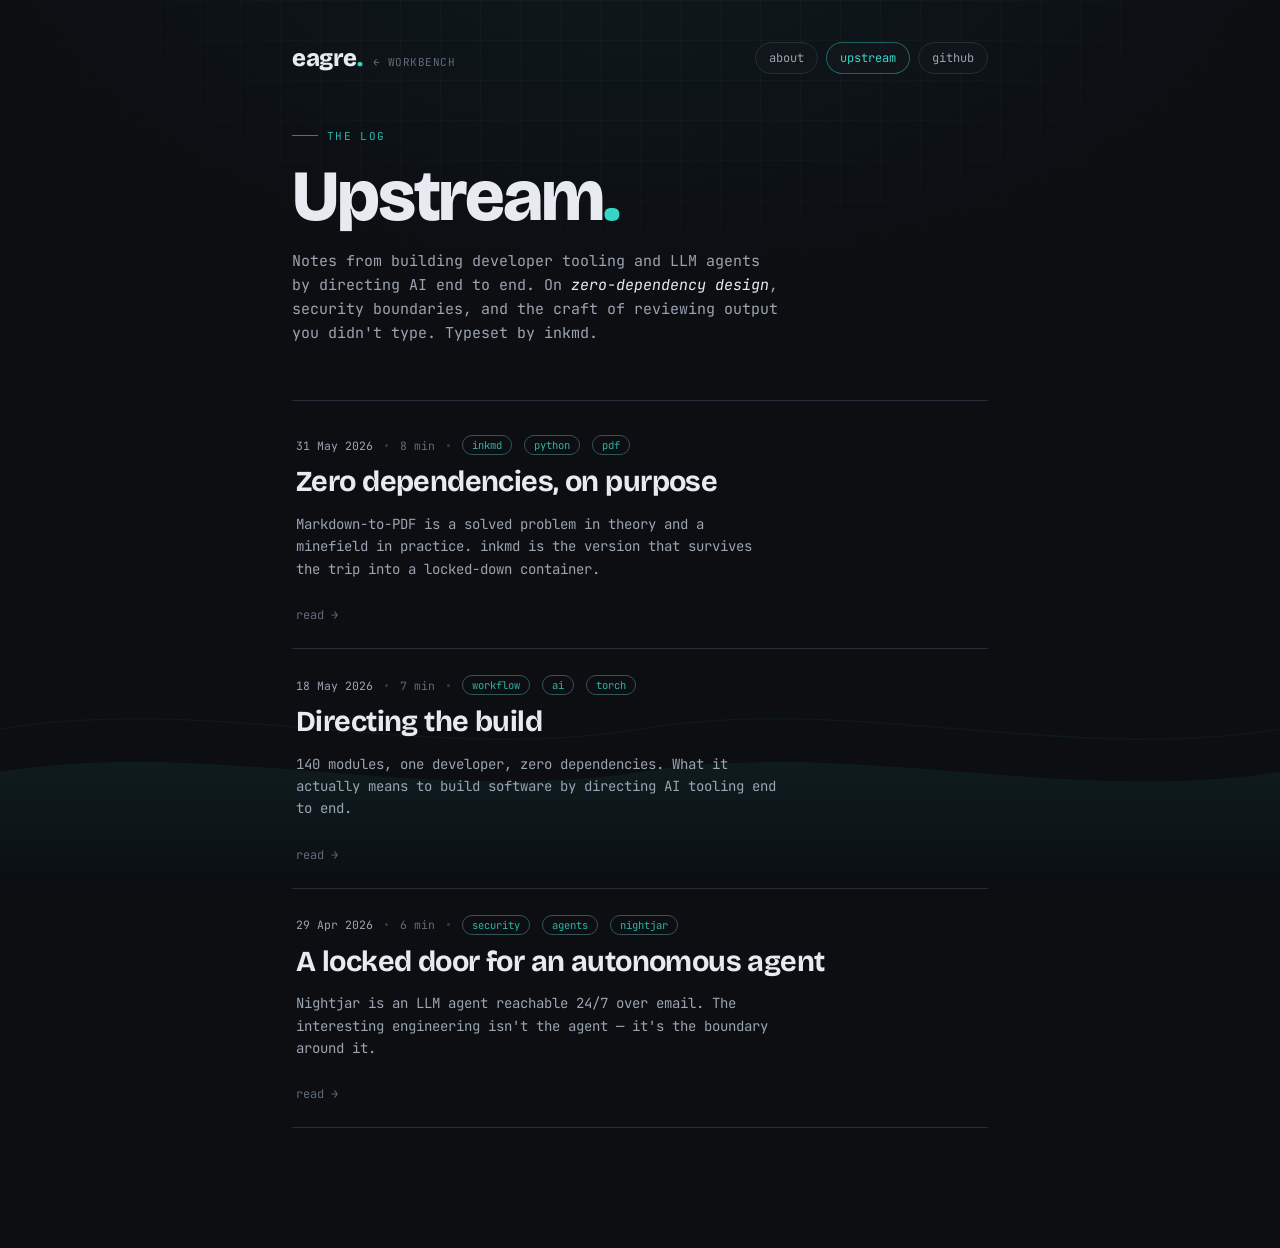
==== blog/index.html @ 0f7ad827 "Initial Creation" ====
<!DOCTYPE html>
<html lang="en">
<head>
  <meta charset="UTF-8" />
  <meta name="viewport" content="width=device-width, initial-scale=1.0" />
  <title>Upstream — Eagre</title>
  <link rel="preconnect" href="https://fonts.googleapis.com" />
  <link rel="preconnect" href="https://fonts.gstatic.com" crossorigin />
  <link href="https://fonts.googleapis.com/css2?family=Bricolage+Grotesque:opsz,wght@12..96,400..800&family=JetBrains+Mono:wght@400;500;600&display=swap" rel="stylesheet" />
  <link rel="stylesheet" href="../styles.css" />
  <link rel="stylesheet" href="../blog.css" />
</head>
<body class="up">
  <div class="up-bg"></div>
  <svg class="up-tide" viewBox="0 0 1440 320" preserveAspectRatio="none" aria-hidden="true">
    <defs>
      <linearGradient id="tg" x1="0" y1="0" x2="0" y2="1">
        <stop offset="0%" stop-color="var(--accent)" stop-opacity="0.14" />
        <stop offset="100%" stop-color="var(--accent)" stop-opacity="0" />
      </linearGradient>
    </defs>
    <path fill="none" stroke="var(--accent)" stroke-opacity="0.10" stroke-width="1.5"
      d="M0,160 C240,100 480,220 720,160 C960,100 1200,220 1440,160">
      <animate attributeName="d" dur="11s" repeatCount="indefinite"
        values="M0,160 C240,100 480,220 720,160 C960,100 1200,220 1440,160;
                M0,160 C240,220 480,100 720,160 C960,220 1200,100 1440,160;
                M0,160 C240,100 480,220 720,160 C960,100 1200,220 1440,160" />
    </path>
    <path fill="url(#tg)"
      d="M0,200 C240,150 480,250 720,200 C960,150 1200,250 1440,200 L1440,320 L0,320 Z">
      <animate attributeName="d" dur="13s" repeatCount="indefinite"
        values="M0,200 C240,150 480,250 720,200 C960,150 1200,250 1440,200 L1440,320 L0,320 Z;
                M0,200 C240,250 480,150 720,200 C960,250 1200,150 1440,200 L1440,320 L0,320 Z;
                M0,200 C240,150 480,250 720,200 C960,150 1200,250 1440,200 L1440,320 L0,320 Z" />
    </path>
  </svg>

  <div class="up-shell">
    <nav class="up-nav">
      <a class="up-home" href="../index.html">
        <span class="logo">eagre<span class="dot">.</span></span>
        <span class="back">← workbench</span>
      </a>
      <div class="up-navlinks">
        <a href="../about.html">about</a>
        <a href="index.html" aria-current="page">upstream</a>
        <a href="https://github.com/eagredev" target="_blank" rel="noopener">github</a>
      </div>
    </nav>

    <header class="up-head">
      <div class="up-kicker"><span class="wave"></span>the log</div>
      <h1 class="up-title">Upstream<span class="dot">.</span></h1>
      <p class="up-dek">Notes from building developer tooling and LLM agents by directing AI end to end. On <em>zero-dependency design</em>, security boundaries, and the craft of reviewing output you didn't type. Typeset by inkmd.</p>
    </header>

    <main class="up-list" id="list"></main>
  </div>

  <script src="../js/markdown.js"></script>
  <script src="posts.js"></script>
  <script>
    (function () {
      var list = document.getElementById("list");
      var posts = (window.POSTS || []).slice();
      if (!posts.length) {
        list.innerHTML = '<p class="up-empty">No posts yet — the tide is still coming in.</p>';
        return;
      }
      function fmtDate(s) {
        var d = new Date(s + "T00:00:00");
        return d.toLocaleDateString("en-GB", { day: "numeric", month: "short", year: "numeric" });
      }
      list.innerHTML = posts.map(function (p) {
        var tags = (p.tags || []).map(function (t) { return '<span class="up-tag">' + t + '</span>'; }).join("");
        return '<a class="up-post" href="post.html?p=' + encodeURIComponent(p.slug) + '">' +
          '<div class="up-meta">' +
            '<span class="dt">' + fmtDate(p.date) + '</span>' +
            '<span class="sep"></span>' +
            '<span>' + p.mins + ' min</span>' +
            (tags ? '<span class="sep"></span>' + tags : '') +
          '</div>' +
          '<h2 class="up-ptitle">' + p.title + '</h2>' +
          '<p class="up-pdek">' + p.dek + '</p>' +
          '<span class="up-readmore">read →</span>' +
        '</a>';
      }).join("");
    })();
  </script>

  <template id="__bundler_thumbnail">
    <svg viewBox="0 0 100 100" xmlns="http://www.w3.org/2000/svg">
      <rect width="100" height="100" fill="#0c0e12"/>
      <path d="M10,62 C30,46 50,78 70,62 C82,53 90,62 90,62" fill="none" stroke="#35d6c8" stroke-width="3"/>
      <text x="50" y="46" font-family="monospace" font-size="22" font-weight="700" fill="#e7ebf1" text-anchor="middle">↟</text>
    </svg>
  </template>
</body>
</html>
---- styles.css ----
/* ============================================================
   Eagre — design system
   Dark, near-monochrome (cool) + one tidal-cyan accent.
   ============================================================ */

:root {
  /* surfaces */
  --bg:        #0c0e12;
  --bg-2:      #0f1217;
  --surface:   #14181f;
  --surface-2: #1a1f28;
  --surface-3: #20262f;
  --border:    #272d38;
  --border-2:  #323a47;

  /* ink */
  --text:      #e7ebf1;
  --text-dim:  #9aa4b2;
  --text-mute: #5f6a7a;

  /* accent (tidal cyan) — overridable via Tweaks */
  --accent:    #35d6c8;
  --accent-2:  #2bb6ab;
  --accent-ink:#06201e;

  /* type */
  --font-display: 'Bricolage Grotesque', system-ui, sans-serif;
  --font-mono: 'JetBrains Mono', ui-monospace, 'SF Mono', Menlo, monospace;

  --radius: 18px;
  --radius-sm: 10px;

  --shadow: 0 1px 0 rgba(255,255,255,0.04) inset,
            0 30px 80px -30px rgba(0,0,0,0.8),
            0 6px 24px -8px rgba(0,0,0,0.6);
}

* { box-sizing: border-box; }

html, body {
  margin: 0;
  height: 100%;
  background: var(--bg);
  color: var(--text);
  font-family: var(--font-mono);
  -webkit-font-smoothing: antialiased;
  text-rendering: optimizeLegibility;
  overflow: hidden;
}

button { font-family: inherit; cursor: pointer; }
::selection { background: color-mix(in oklab, var(--accent) 40%, transparent); color: #fff; }

/* faint texture + tide field */
.stage {
  position: fixed;
  inset: 0;
  display: flex;
  flex-direction: column;
  padding: clamp(16px, 2.6vw, 40px);
  gap: clamp(10px, 2vh, 22px);
  background:
    radial-gradient(1200px 700px at 50% -8%, rgba(53,214,200,0.06), transparent 60%),
    var(--bg);
}
.stage::before {
  content: "";
  position: absolute; inset: 0;
  background-image:
    linear-gradient(rgba(255,255,255,0.022) 1px, transparent 1px),
    linear-gradient(90deg, rgba(255,255,255,0.022) 1px, transparent 1px);
  background-size: 40px 40px;
  mask-image: radial-gradient(80% 70% at 50% 45%, #000 30%, transparent 78%);
  pointer-events: none;
}
.tide {
  position: absolute;
  left: 0; right: 0; bottom: 0;
  height: 42vh;
  width: 100%;
  pointer-events: none;
  opacity: 0.5;
}

/* page chrome — header / center / footer bars ------------- */
.topbar, .botbar {
  display: flex;
  align-items: center;
  justify-content: space-between;
  gap: 16px;
  flex-shrink: 0;
  z-index: 5;
}
.centerwrap {
  flex: 1;
  min-height: 0;
  display: grid;
  place-items: center;
  z-index: 4;
}

.wordmark {
  display: flex;
  align-items: baseline;
  gap: 12px;
  min-width: 0;
}
.wordmark .logo {
  font-family: var(--font-display);
  font-weight: 800;
  font-size: clamp(22px, 2.4vw, 28px);
  letter-spacing: -0.02em;
  color: var(--text);
}
.wordmark .logo .dot { color: var(--accent); }
.wordmark .role {
  font-size: 11px;
  letter-spacing: 0.06em;
  color: var(--text-mute);
  text-transform: uppercase;
  white-space: nowrap;
  overflow: hidden;
  text-overflow: ellipsis;
}

.topright {
  display: flex;
  gap: 8px;
  align-items: center;
  flex-shrink: 0;
}
.link-pill {
  display: inline-flex; align-items: center; gap: 7px;
  font-family: var(--font-mono);
  font-size: 12px;
  color: var(--text-dim);
  text-decoration: none;
  padding: 8px 13px;
  border: 1px solid var(--border);
  border-radius: 999px;
  background: color-mix(in oklab, var(--surface) 60%, transparent);
  transition: color .18s, border-color .18s, background .18s, transform .18s;
}
.link-pill:hover {
  color: var(--text);
  border-color: var(--border-2);
  transform: translateY(-1px);
}
.link-pill svg { width: 14px; height: 14px; display: block; }

.nav-link {
  font-family: var(--font-mono);
  font-size: 12px;
  color: var(--text-dim);
  text-decoration: none;
  padding: 8px 6px;
  border-bottom: 1px solid transparent;
  transition: color .16s, border-color .16s;
}
.nav-link:hover {
  color: var(--accent);
  border-bottom-color: color-mix(in oklab, var(--accent) 50%, transparent);
}
.nav-div {
  width: 1px;
  height: 18px;
  background: var(--border-2);
  margin: 0 4px;
}

.bottomline {
  font-size: 12px;
  color: var(--text-mute);
  max-width: 64ch;
  line-height: 1.5;
}
.bottomline em { color: var(--text-dim); font-style: italic; }

.bottomright {
  font-size: 11px;
  letter-spacing: 0.05em;
  color: var(--text-mute);
  text-align: right;
  white-space: nowrap;
  flex-shrink: 0;
  margin-left: auto;
}
.bottomright .up-link {
  color: var(--text-dim);
  text-decoration: none;
  border-bottom: 1px solid transparent;
  transition: color .16s, border-color .16s;
}
.bottomright .up-link:hover {
  color: var(--accent);
  border-bottom-color: color-mix(in oklab, var(--accent) 50%, transparent);
}

@media (max-width: 720px) {
  .wordmark .role { display: none; }
  .link-pill span { display: none; }
  .link-pill { padding: 8px; }
}
@media (max-height: 600px) {
  .bottomline { display: none; }
}
@media (max-width: 560px) {
  .bottomline { display: none; }
}
---- blog.css ----
/* ============================================================
   Upstream — Eagre's blog. Same world as the workbench:
   dark, near-monochrome, tidal-cyan accent, Bricolage + Mono.
   Posts are typeset by the inkmd renderer.
   ============================================================ */

html, body.up { height: auto; min-height: 100%; overflow-y: auto; overflow-x: hidden; }
body.up { background: var(--bg); }

/* ambient field (carried from the home stage) */
.up-bg {
  position: fixed; inset: 0; z-index: 0; pointer-events: none;
  background:
    radial-gradient(1100px 620px at 50% -10%, rgba(53,214,200,0.06), transparent 60%),
    var(--bg);
}
.up-bg::before {
  content: ""; position: absolute; inset: 0;
  background-image:
    linear-gradient(rgba(255,255,255,0.022) 1px, transparent 1px),
    linear-gradient(90deg, rgba(255,255,255,0.022) 1px, transparent 1px);
  background-size: 40px 40px;
  mask-image: radial-gradient(90% 60% at 50% 0%, #000 20%, transparent 75%);
}
.up-tide { position: fixed; left: 0; right: 0; bottom: 0; height: 38vh; width: 100%; z-index: 0; opacity: .5; pointer-events: none; }

/* shell ---------------------------------------------------- */
.up-shell {
  position: relative; z-index: 1;
  max-width: 760px;
  margin: 0 auto;
  padding: clamp(20px, 3vw, 40px) clamp(20px, 5vw, 32px) 120px;
}

/* nav ------------------------------------------------------ */
.up-nav {
  display: flex; align-items: center; justify-content: space-between;
  gap: 16px; padding: 4px 0 28px;
}
.up-home {
  display: inline-flex; align-items: baseline; gap: 11px;
  text-decoration: none;
}
.up-home .logo {
  font-family: var(--font-display); font-weight: 800;
  font-size: 24px; letter-spacing: -0.02em; color: var(--text);
}
.up-home .logo .dot { color: var(--accent); }
.up-home .back {
  font-size: 11px; color: var(--text-mute); letter-spacing: .04em;
  text-transform: uppercase; transition: color .16s;
}
.up-home:hover .back { color: var(--accent); }
.up-navlinks { display: flex; gap: 8px; }
.up-navlinks a {
  font-size: 12px; color: var(--text-dim); text-decoration: none;
  padding: 7px 13px; border: 1px solid var(--border); border-radius: 999px;
  background: color-mix(in oklab, var(--surface) 60%, transparent);
  transition: color .16s, border-color .16s, transform .16s;
}
.up-navlinks a:hover { color: var(--text); border-color: var(--border-2); transform: translateY(-1px); }
.up-navlinks a[aria-current="page"] { color: var(--accent); border-color: color-mix(in oklab,var(--accent) 40%,transparent); }

/* masthead ------------------------------------------------- */
.up-head { padding: 18px 0 40px; border-bottom: 1px solid var(--border); margin-bottom: 8px; }
.up-kicker {
  display: inline-flex; align-items: center; gap: 9px;
  font-size: 11px; letter-spacing: .12em; text-transform: uppercase;
  color: var(--accent-2); margin-bottom: 18px;
}
.up-kicker .wave { width: 26px; height: 1px; background: var(--accent); opacity: .6; }
.up-title {
  font-family: var(--font-display); font-weight: 800;
  font-size: clamp(40px, 8vw, 72px); line-height: .98; letter-spacing: -0.03em;
  color: var(--text); margin: 0 0 18px;
}
.up-title .dot { color: var(--accent); }
.up-dek {
  font-size: 15px; line-height: 1.6; color: var(--text-dim);
  max-width: 54ch; text-wrap: pretty;
}
.up-dek em { color: var(--text); font-style: italic; }

/* index list ----------------------------------------------- */
.up-list { display: flex; flex-direction: column; }
.up-post {
  display: block; text-decoration: none; color: inherit;
  padding: 26px 4px 24px; position: relative;
  border-bottom: 1px solid var(--border);
  transition: padding-left .25s cubic-bezier(.4,0,.2,1);
}
.up-post::before {
  content: ""; position: absolute; left: -2px; top: 30px; bottom: 28px; width: 2px;
  background: var(--accent); border-radius: 2px;
  transform: scaleY(0); transform-origin: top; transition: transform .28s cubic-bezier(.4,0,.2,1);
}
.up-post:hover { padding-left: 22px; }
.up-post:hover::before { transform: scaleY(1); }
.up-meta {
  display: flex; align-items: center; gap: 12px; flex-wrap: wrap;
  font-size: 11.5px; color: var(--text-mute); margin-bottom: 11px;
}
.up-meta > span { white-space: nowrap; }
.up-meta .dt { color: var(--text-dim); }
.up-meta .sep { width: 3px; height: 3px; border-radius: 50%; background: var(--border-2); }
.up-tag {
  font-size: 10.5px; color: var(--accent-2);
  border: 1px solid color-mix(in oklab,var(--accent) 26%, var(--border));
  border-radius: 999px; padding: 2px 9px;
}
.up-ptitle {
  font-family: var(--font-display); font-weight: 700;
  font-size: clamp(22px, 3.4vw, 29px); line-height: 1.12; letter-spacing: -0.02em;
  color: var(--text); margin: 0 0 9px; transition: color .18s;
}
.up-post:hover .up-ptitle { color: var(--accent); }
.up-pdek { font-size: 14px; line-height: 1.6; color: var(--text-dim); max-width: 60ch; text-wrap: pretty; }
.up-readmore {
  display: inline-flex; align-items: center; gap: 7px;
  margin-top: 13px; font-size: 12px; color: var(--text-mute);
  transition: color .18s, gap .18s;
}
.up-post:hover .up-readmore { color: var(--accent); gap: 11px; }

/* empty state */
.up-empty { color: var(--text-mute); font-size: 14px; padding: 40px 0; }

/* ---------- article reader ---------- */
.up-article { padding-top: 10px; }
.up-art-back {
  display: inline-flex; align-items: center; gap: 8px;
  font-size: 12px; color: var(--text-mute); text-decoration: none;
  margin-bottom: 30px; transition: color .16s, gap .16s;
}
.up-art-back:hover { color: var(--accent); gap: 12px; }
.up-art-meta {
  display: flex; align-items: center; gap: 12px; flex-wrap: wrap;
  font-size: 11.5px; color: var(--text-mute); margin-bottom: 18px;
}
.up-art-meta > span { white-space: nowrap; }
.up-art-title {
  font-family: var(--font-display); font-weight: 800;
  font-size: clamp(32px, 6vw, 52px); line-height: 1.04; letter-spacing: -0.03em;
  color: var(--text); margin: 0 0 18px; text-wrap: balance;
}
.up-art-dek {
  font-size: 17px; line-height: 1.55; color: var(--text-dim);
  margin: 0 0 34px; padding-bottom: 30px; border-bottom: 1px solid var(--border);
  text-wrap: pretty;
}

/* rendered markdown body (dark editorial) */
.up-body { font-size: 16px; line-height: 1.72; color: #cdd4de; }
.up-body > *:first-child { margin-top: 0; }
.up-body h1, .up-body h2, .up-body h3 {
  font-family: var(--font-display); color: var(--text);
  letter-spacing: -0.02em; line-height: 1.2;
}
.up-body h1 { font-size: 30px; margin: 1.6em 0 .5em; }
.up-body h2 { font-size: 23px; margin: 1.7em 0 .5em; }
.up-body h3 { font-size: 18px; margin: 1.5em 0 .4em; color: var(--text-dim); }
.up-body p { margin: 0 0 1.15em; }
.up-body a { color: var(--accent); text-decoration: none; border-bottom: 1px solid color-mix(in oklab,var(--accent) 40%, transparent); transition: border-color .16s; }
.up-body a:hover { border-bottom-color: var(--accent); }
.up-body strong { color: var(--text); font-weight: 600; }
.up-body em { color: var(--text); }
.up-body del { color: var(--text-mute); }
.up-body code {
  font-family: var(--font-mono); font-size: 13.5px;
  background: var(--surface-2); color: var(--accent-2);
  padding: 2px 6px; border-radius: 5px; border: 1px solid var(--border);
}
.up-body pre {
  background: var(--bg-2); border: 1px solid var(--border);
  border-radius: 12px; padding: 16px 18px; overflow-x: auto; margin: 0 0 1.3em;
  box-shadow: inset 0 0 0 1px rgba(255,255,255,0.012);
}
.up-body pre code { background: none; border: 0; padding: 0; color: #c4cdd8; font-size: 13px; line-height: 1.65; }
.up-body blockquote {
  margin: 0 0 1.3em; padding: 4px 0 4px 20px;
  border-left: 2px solid var(--accent); color: var(--text-dim); font-style: italic;
}
.up-body ul, .up-body ol { margin: 0 0 1.2em; padding-left: 1.4em; }
.up-body li { margin: .4em 0; }
.up-body li::marker { color: var(--accent-2); }
.up-body hr { border: 0; border-top: 1px solid var(--border); margin: 2em 0; }
.up-body table { border-collapse: collapse; width: 100%; margin: 0 0 1.3em; font-size: 14px; }
.up-body th { background: var(--surface-2); color: var(--text); text-align: left; }
.up-body th, .up-body td { border: 1px solid var(--border); padding: 8px 12px; }
.up-body img { max-width: 100%; border-radius: 8px; }

/* article footer */
.up-foot {
  margin-top: 56px; padding-top: 26px; border-top: 1px solid var(--border);
}
.up-typeset {
  font-size: 11.5px; color: var(--text-mute); margin-bottom: 28px;
  line-height: 1.5;
}
.up-typeset b { color: var(--accent-2); font-weight: 500; }
.up-typeset .led {
  display: inline-block; vertical-align: middle; margin-right: 8px;
  width: 7px; height: 7px; border-radius: 50%; background: var(--accent);
  box-shadow: 0 0 8px color-mix(in oklab,var(--accent) 70%,transparent);
}
.up-pager { display: flex; gap: 12px; }
.up-pager a {
  flex: 1; text-decoration: none; color: inherit;
  border: 1px solid var(--border); border-radius: 12px; padding: 15px 17px;
  background: color-mix(in oklab, var(--surface) 55%, transparent);
  transition: border-color .18s, transform .18s, background .18s;
}
.up-pager a:hover { border-color: var(--border-2); transform: translateY(-2px); background: var(--surface); }
.up-pager .dir { font-size: 11px; color: var(--text-mute); letter-spacing: .05em; }
.up-pager .nm { font-family: var(--font-display); font-weight: 600; font-size: 14px; color: var(--text-dim); margin-top: 4px; }
.up-pager a:hover .nm { color: var(--accent); }
.up-pager .next { text-align: right; }

@media (max-width: 560px) {
  .up-pager { flex-direction: column; }
}
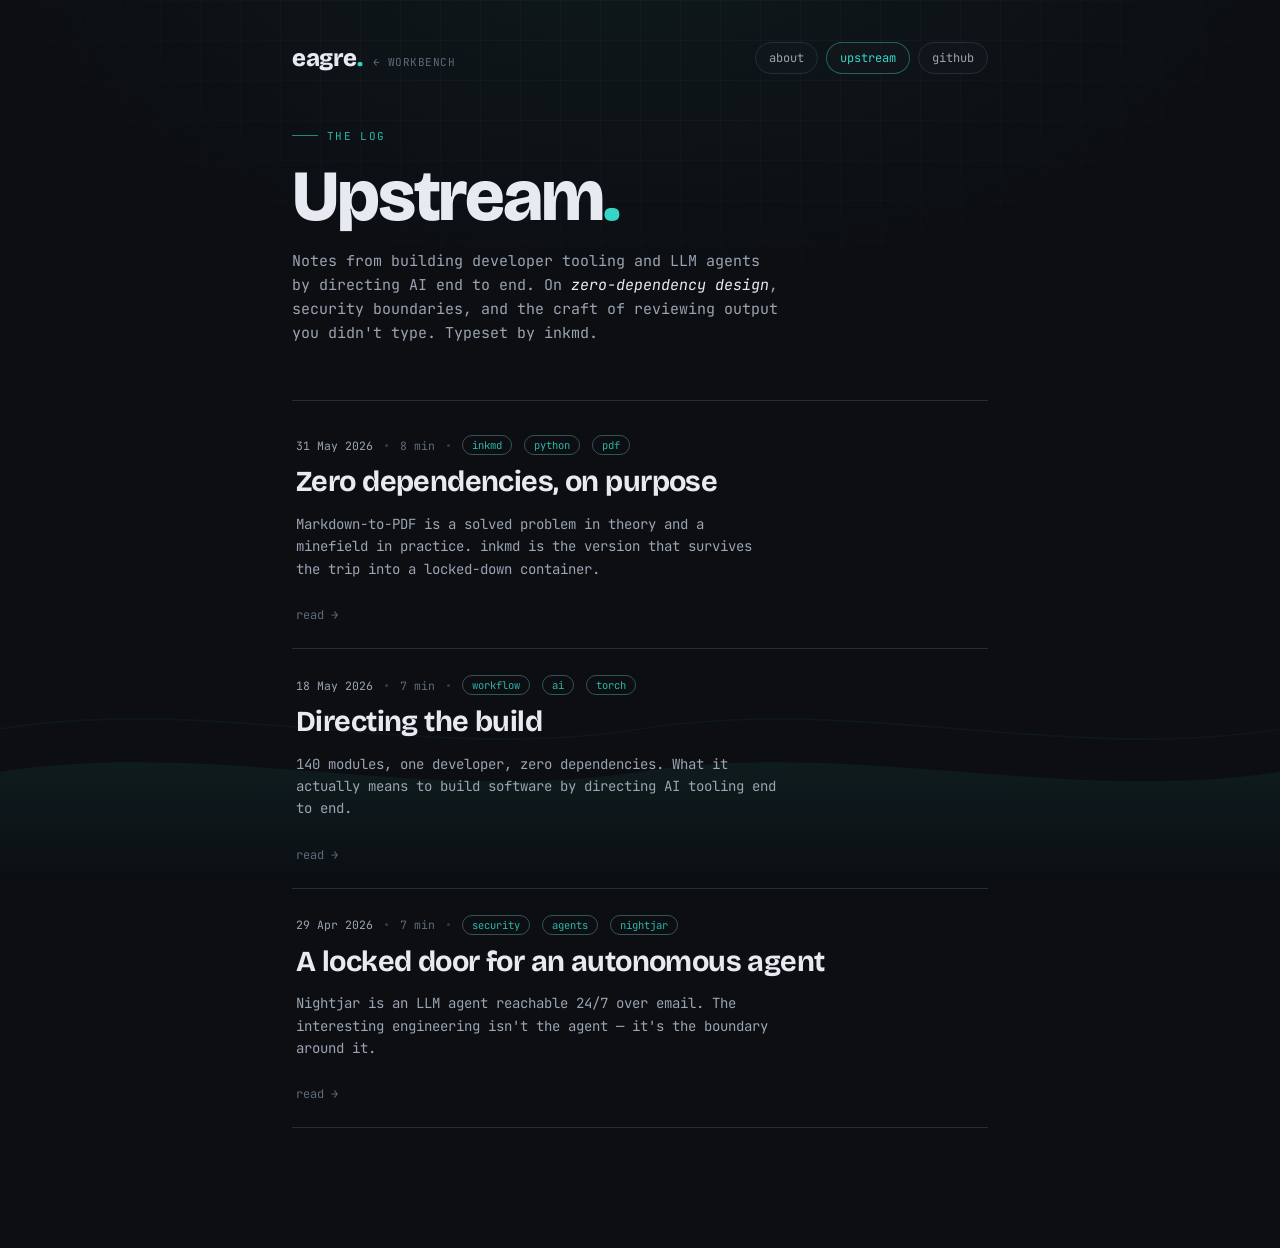
==== commit 78ad29f6: "Add mobile responsiveness layer mobile.css holds a phones-only @media (max-width: 760px) layer: the " ====
--- a/blog/index.html
+++ b/blog/index.html
@@ -9,6 +9,7 @@
   <link href="https://fonts.googleapis.com/css2?family=Bricolage+Grotesque:opsz,wght@12..96,400..800&family=JetBrains+Mono:wght@400;500;600&display=swap" rel="stylesheet" />
   <link rel="stylesheet" href="../styles.css" />
   <link rel="stylesheet" href="../blog.css" />
+  <link rel="stylesheet" href="../mobile.css" />
 </head>
 <body class="up">
   <div class="up-bg"></div>
--- a/mobile.css
+++ b/mobile.css
@@ -0,0 +1,91 @@
+/* ============================================================
+   Eagre — mobile layer. EVERY rule lives inside the media query,
+   so screens wider than 760px get NOTHING from this file and the
+   desktop design is byte-for-byte unchanged.
+   Approach: on phones the fixed "instrument" becomes a normal
+   scrollable page; the two-column demos stack into one column.
+   ============================================================ */
+
+@media (max-width: 760px) {
+
+  /* ---- let the home page scroll instead of a fixed letterboxed stage ---- */
+  html, body { height: auto; overflow-y: auto; overflow-x: hidden; }
+
+  .stage {
+    position: static;
+    height: auto;
+    min-height: 100vh;
+    display: flex;
+    flex-direction: column;
+    padding: 16px 13px 30px;
+    gap: 14px;
+  }
+  .stage::before { mask-image: radial-gradient(120% 50% at 50% 0%, #000 30%, transparent 80%); }
+  .tide { height: 30vh; }
+
+  /* header / footer wrap gracefully */
+  .topbar { flex-wrap: wrap; row-gap: 10px; }
+  .wordmark { width: 100%; }
+  .botbar { flex-wrap: wrap; row-gap: 8px; }
+  .bottomright { margin-left: 0; }
+
+  /* center area is just a block now */
+  .centerwrap { display: block; flex: none; min-height: 0; }
+
+  /* ---- workbench: full-width, content-tall card ---- */
+  .workbench {
+    width: 100%;
+    height: auto;
+    min-height: 0;
+    max-height: none;
+  }
+  .wb-head { flex-wrap: wrap; row-gap: 6px; }
+  .wb-title { font-size: 11px; }
+  .wb-body { display: block; }
+  .demo.active { display: block; }
+
+  /* ---- generic two-column split -> stacked (inkmd + torch) ---- */
+  .split { flex-direction: column; }
+  .pane { min-width: 0; }
+  .pane + .pane { border-left: 0; border-top: 1px solid var(--border); }
+
+  /* editors (inkmd / nightjar / torch-edit) get a usable fixed height */
+  .editor { flex: none; height: 190px; }
+
+  /* ---- inkmd ---- */
+  .pane-scroll { flex: none; min-height: 280px; max-height: 64vh; }
+  .ink-page { margin: 12px; min-height: 0; }
+
+  /* ---- nightjar ---- */
+  .nj { height: auto; }
+  .nj-wrap { flex-direction: column; flex: none; }
+  .nj-compose { width: 100%; border-right: 0; border-bottom: 1px solid var(--border); }
+  .nj-compose .editor { height: 120px; }
+  .nj-body { flex: none; min-height: 320px; }
+  .nj-log { min-height: 0; }
+
+  /* ---- torch ---- */
+  .tor-run { flex: none; height: 230px; }
+  .tor-pory { flex: none; min-height: 220px; max-height: 56vh; }
+  .gba { min-height: 300px; }
+  .tor-ref { }
+
+  /* ---- Upstream (blog) + About: already column layouts, light polish ---- */
+  .up-shell { padding: 18px 16px 90px; }
+  .up-nav { flex-wrap: wrap; row-gap: 12px; }
+  .up-bg::before { background-size: 32px 32px; }
+
+  .ab-principles { grid-template-columns: 1fr; }
+  .ab-work-top { gap: 8px; }
+  .ab-contact { gap: 8px; }
+  .ab-contact a { font-size: 12px; padding: 10px 13px; }
+}
+
+/* very small phones: tighten a touch more */
+@media (max-width: 420px) {
+  .wordmark .logo { font-size: 22px; }
+  .link-pill { padding: 7px; }
+  .nav-link { padding: 7px 5px; }
+  .wb-tab { padding: 8px 11px; }
+  .editor { height: 160px; }
+}
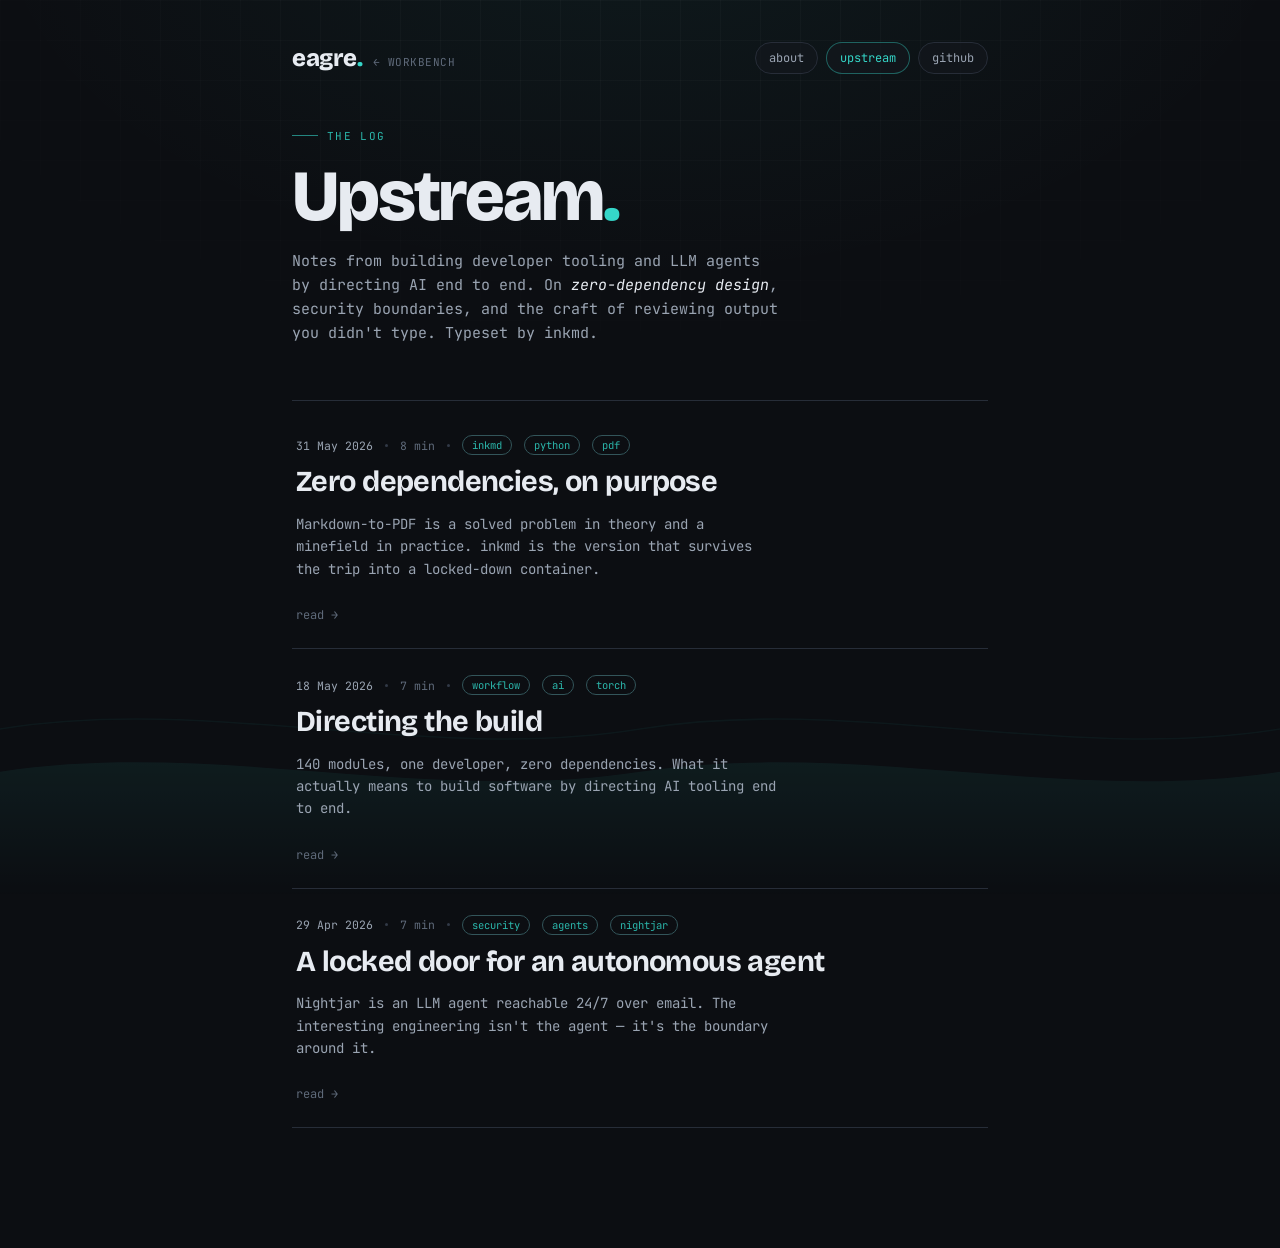
==== commit 1b4be08f: "Favicons, index & manifest Implemented favicons, index.html and a webmanifest." ====
--- a/blog/index.html
+++ b/blog/index.html
@@ -4,6 +4,27 @@
   <meta charset="UTF-8" />
   <meta name="viewport" content="width=device-width, initial-scale=1.0" />
   <title>Upstream — Eagre</title>
+  <meta name="description" content="Upstream — the eagre log. Notes on architecting software, directing AI tooling, and shipping reviewed output, by Dylan Moir." />
+  <link rel="canonical" href="https://eagredev.github.io/blog/" />
+
+  <!-- Favicons, web-app manifest, browser UI colour -->
+  <link rel="icon" href="/favicon.ico" sizes="any" />
+  <link rel="icon" type="image/png" sizes="32x32" href="/favicon-32.png" />
+  <link rel="icon" type="image/png" sizes="16x16" href="/favicon-16.png" />
+  <link rel="apple-touch-icon" sizes="180x180" href="/apple-touch-icon.png" />
+  <link rel="manifest" href="/site.webmanifest" />
+  <meta name="theme-color" content="#0c0e12" />
+
+  <!-- Open Graph / Twitter -->
+  <meta property="og:type" content="website" />
+  <meta property="og:title" content="Upstream — the eagre log" />
+  <meta property="og:description" content="Notes on architecting software, directing AI tooling, and shipping reviewed output, by Dylan Moir." />
+  <meta property="og:url" content="https://eagredev.github.io/blog/" />
+  <meta property="og:image" content="https://eagredev.github.io/preview.png" />
+  <meta name="twitter:card" content="summary_large_image" />
+  <meta name="twitter:title" content="Upstream — the eagre log" />
+  <meta name="twitter:description" content="Notes on architecting software, directing AI tooling, and shipping reviewed output, by Dylan Moir." />
+  <meta name="twitter:image" content="https://eagredev.github.io/preview.png" />
   <link rel="preconnect" href="https://fonts.googleapis.com" />
   <link rel="preconnect" href="https://fonts.gstatic.com" crossorigin />
   <link href="https://fonts.googleapis.com/css2?family=Bricolage+Grotesque:opsz,wght@12..96,400..800&family=JetBrains+Mono:wght@400;500;600&display=swap" rel="stylesheet" />
--- a/mobile.css
+++ b/mobile.css
@@ -43,6 +43,13 @@
   .wb-title { font-size: 11px; }
   .wb-body { display: block; }
   .demo.active { display: block; }
+  /* wrapper must not stretch the stacked split — let panes size to content */
+  .demo-live { display: block; }
+
+  /* covered card: compact + comfortably padded instead of a tall raw editor */
+  .cover { min-height: 380px; }
+  .cover-inner { padding: 38px 22px; gap: 14px; }
+  .cover-blurb { font-size: 13px; }
 
   /* ---- generic two-column split -> stacked (inkmd + torch) ---- */
   .split { flex-direction: column; }
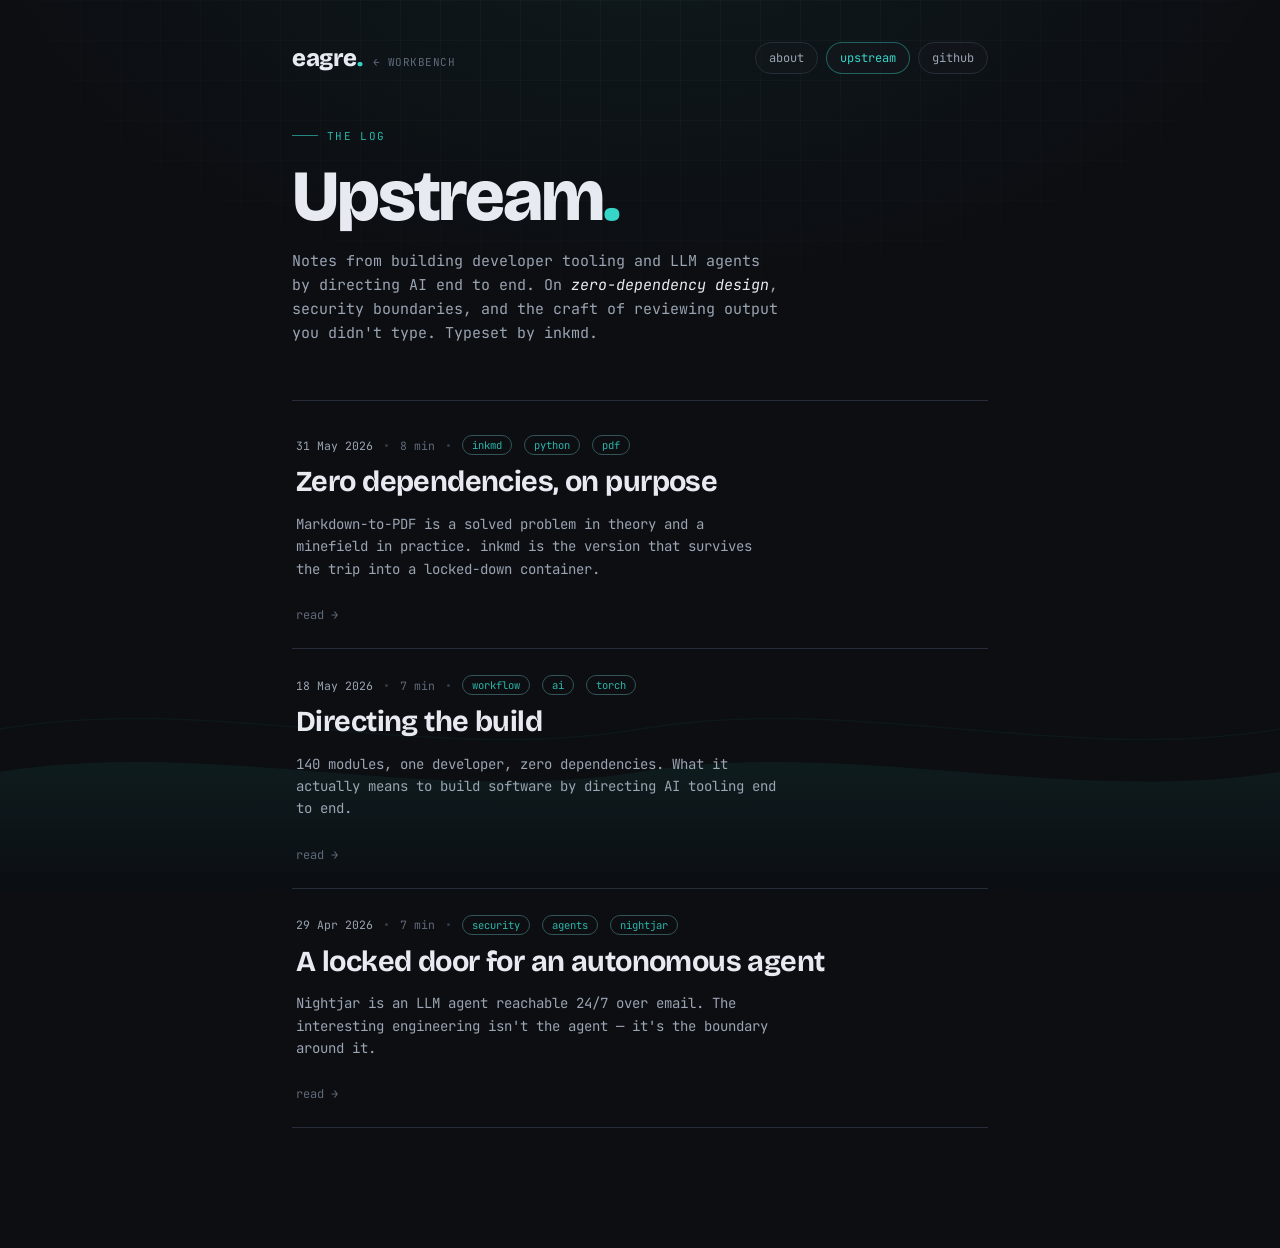
==== commit ccdaf0f9: "SEO Made content reachable by automated tools." ====
--- a/blog/index.html
+++ b/blog/index.html
@@ -33,6 +33,105 @@
   <link rel="stylesheet" href="../mobile.css" />
 </head>
 <body class="up">
+  <!-- ============================================================
+       Machine-readable content layer.
+       Full text of every Upstream post, for search engines and AI
+       agents that do not run JavaScript (the live list below is drawn
+       by JS and invisible to them). Hidden from human visitors via the
+       `hidden` attribute. GENERATED FROM posts.js — when you add or
+       edit a post, regenerate this block so it stays truthful.
+       ============================================================ -->
+  <div id="seo-content" hidden>
+    <p>Full text of the Upstream log — notes on building developer tooling and LLM agents by directing AI end to end, by Dylan Moir (Eagre).</p>
+
+    <article>
+      <h2>Zero dependencies, on purpose</h2>
+      <p><em>31 May 2026 · 8 min read · inkmd, python, pdf</em></p>
+      <p>Markdown-to-PDF is a solved problem in theory and a minefield in practice. inkmd is the version that survives the trip into a locked-down container.</p>
+      <p>Every markdown-to-PDF tool I reached for wanted something from the system. Chrome headless wants 200MB and a five-second cold start. WeasyPrint wants Pango, cairo, and GObject — half a gigabyte of packages that quietly break on Alpine and Windows. Pandoc wants a LaTeX install measured in gigabytes. wkhtmltopdf has been deprecated since 2023 and carries unpatched CVEs.</p>
+      <p>None of that survives the trip into an Alpine container, a Lambda function, or a CI runner without admin rights. The whole category had quietly agreed that "convert markdown to a PDF" was allowed to mean "install a browser." So I wrote the one I wished existed.</p>
+      <h2>The constraint <em>is</em> the feature</h2>
+      <p><code>inkmd</code> is a single pure-Python wheel. No native extensions, no system libraries, no fonts to install. It installs in under a second and runs anywhere Python runs — macOS, Linux, Windows, Alpine, Lambda, a Steam Deck.</p>
+      <pre><code>pip install inkmd
+      inkmd in.md -o out.pdf</code></pre>
+      <p>That's the whole install. The public API is two functions: a CLI, and a <code>compile()</code> you can call directly from Python. An LLM agent that needs to hand back a PDF — a CV, a report, a summary — can call it in-process. No subprocess, no shell-out, no browser to cold-start. There's also a single-file zipapp of around 300KB you can drop onto any machine with Python 3.9+ and run without installing anything at all.</p>
+      <p>Refusing dependencies isn't austerity for its own sake. Every dependency is a thing that can break on a platform you didn't test, a license you have to honour, a CVE you have to track. Zero of them is a number that stays true.</p>
+      <h2>Four layers, nothing circular</h2>
+      <p>The inside is a strict pipeline. Four layers, each sitting above the last, and the rule that holds the whole thing together is that <strong>no layer imports a higher one</strong>:</p>
+      <ol><li><strong><code>parser</code></strong> — a single-pass, container-aware block parser plus a CommonMark inline tokeniser, producing a frozen-dataclass AST.</li><li><strong><code>render</code></strong> — lowers AST blocks to records with runs, spacing, indent, and decorations, carrying font and link state through inline nesting.</li><li><strong><code>layout</code></strong> — wraps runs into pages and positions every glyph run against the page coordinate system: code-block backgrounds, blockquote rules, link underlines, strikethrough bars.</li><li><strong><code>pdf</code></strong> — serialises pages to PDF bytes. Text via the kerning operators, graphics via fills and rectangles, links via per-page annotation arrays.</li></ol>
+      <p>That's roughly 10,000 lines of pure-Python logic, plus another 4,700 lines of generated font-metric tables. The layering constraint sounds like bureaucracy until you realise it's the thing that lets you reason about any single stage in isolation — and the kind of invariant a model will happily violate the moment a human stops enforcing it.</p>
+      <h2>Byte-identical output</h2>
+      <p>The part I care about most: the same markdown produces the same PDF <em>bytes</em>, on every platform, every Python version, every run. No real-time clocks. No random object IDs. No platform-dependent iteration order.</p>
+      <blockquote><p>Hash the markdown, hash the PDF, and the relationship is stable forever.</p></blockquote>
+      <p>Most renderers can't promise this, because they're wrapping something they don't control, and that something reaches for the clock. Determinism turns a PDF into something you can put under version control, sign, or drop into an audit trail — where "the same input produced the same output" is the entire point.</p>
+      <h2>The font problem nobody warns you about</h2>
+      <p>PDF guarantees fourteen base fonts — Helvetica, Times, Courier and their variants — are present in every conforming reader. inkmd uses those, which is why it ships no font files and stays tiny. The catch is that the <em>exact</em> glyph shapes depend on which Helvetica the reader's system provides: macOS ships the real thing, Linux usually substitutes Nimbus Sans.</p>
+      <p>The trick is that the advance widths are published in the standard AFM metrics, and inkmd emits them as real kerning via the PDF text operators. So line wrapping, page breaks, and paragraph flow are <em>identical</em> across systems — only the precise glyph outline inside each fixed-width box varies. Layout is deterministic even when rendering isn't. Color emoji are the one exception I bundle a font for: single glyphs, flags, skin tones, and family ZWJ sequences all render as colour, inline and in table cells, from Noto Color Emoji.</p>
+      <h2>The numbers</h2>
+      <p>Measured against <code>WeasyPrint + markdown</code> — the closest pure-Python alternative — on the same documents, on the same machine:</p>
+      <table><thead><tr><th style="text-align:left">Metric</th><th style="text-align:left">inkmd</th><th style="text-align:left">WeasyPrint</th><th style="text-align:left">Ratio</th></tr></thead><tbody><tr><td style="text-align:left">Install size</td><td style="text-align:left">10.5 MB</td><td style="text-align:left">74.6 MB</td><td style="text-align:left">7.1x smaller</td></tr><tr><td style="text-align:left">Cold render, ~1 page</td><td style="text-align:left">132 ms</td><td style="text-align:left">814 ms</td><td style="text-align:left">6.2x faster</td></tr><tr><td style="text-align:left">Cold render, ~11 pages</td><td style="text-align:left">174 ms</td><td style="text-align:left">1.40 s</td><td style="text-align:left">8.0x faster</td></tr><tr><td style="text-align:left">Peak memory, ~11 pages</td><td style="text-align:left">19 MB</td><td style="text-align:left">122 MB</td><td style="text-align:left">6.4x lower</td></tr></tbody></table>
+      <p>The full methodology and the benchmark script live in the repo, so you can reproduce it rather than trust me.</p>
+      <h2>Where it loses</h2>
+      <p>I'm not going to pretend it wins everywhere. WeasyPrint compresses content streams, so for long documents its PDFs come out smaller. It supports full Unicode, page-splitting CSS, and a styling model inkmd has no intention of growing. Emoji are the exception that already renders (full colour, as above); for text scripts the base-14 fonts don't cover — CJK, Cyrillic — inkmd falls back to <code>?</code> until text-font embedding lands in a later release.</p>
+      <p>The trade is deliberate, and the honest framing is "the right tool depends on your input and your environment." inkmd is the one for the environment where installing a 200MB browser isn't an option — the tool you'd write yourself over a free weekend if you refused to take that dependency, and then kept polishing until the kerning was right.</p>
+    </article>
+
+    <article>
+      <h2>Directing the build</h2>
+      <p><em>18 May 2026 · 7 min read · workflow, ai, torch</em></p>
+      <p>140 modules, one developer, zero dependencies. What it actually means to build software by directing AI tooling end to end.</p>
+      <p>People hear "built with AI" and picture a prompt and a shrug. That's not the job. The job is architecture, decomposition, and review — the model is the hands, not the head. The interesting question isn't whether AI can write code. It obviously can. The question is what a developer has to be <em>good at</em> for the result to be something you'd put your name on.</p>
+      <p>TORCH is my honest answer to that. It's a self-hosted IDE for ROM hacking: a 140-module, zero-dependency Python codebase with a custom domain-specific language, a bidirectional compiler, a web GUI, and a full ROM build pipeline. I built it solo, by orchestrating AI development across hundreds of focused work streams. Here's the part that isn't magic.</p>
+      <h2>I own the architecture</h2>
+      <p>Before any code gets written, the shape of the system exists — in my head and on paper. Where the boundaries are, what each module is allowed to know about, which way the dependencies point.</p>
+      <p>The four-layer pipeline in <code>inkmd</code> — parser, render, layout, pdf, each strictly above the last — is a decision I made, not one a model stumbled into. A constraint like <em>no layer imports a higher one</em> keeps a codebase honest for years, and it only holds if someone is enforcing it. Hand the architecture to the model and you get something that runs today and is a swamp in three months: every file importing every other, no seams, nowhere to stand. Architecture is the part that doesn't show up in a single prompt, which is exactly why it's the part a human has to own.</p>
+      <h2>I break the work into streams</h2>
+      <p>A 140-module project is not one conversation. It's hundreds of small, well-scoped tasks, each with clear inputs, clear outputs, and a test I can point at. The decomposition <em>is</em> the skill.</p>
+      <p>Take TORCH's compiler. "Build a bidirectional compiler" is not a work stream — it's a wish. But "parse this TorScript statement into this AST node," "lower that node back to the original source," "round-trip a fixture file and assert it's byte-stable" — those are streams. Each one is something a model can nail in a single focused pass. The NPC editor, the trainer editor, the encounter tables, the ROM build step: separate streams, separate contracts, assembled against an architecture that already had a slot for each of them.</p>
+      <p>Get the decomposition right and the work almost schedules itself. Get it wrong and you spend the afternoon untangling output that technically satisfied a vague request and solved the wrong problem.</p>
+      <h2>I review the output</h2>
+      <pre><code>inkmd: 788 tests across 33 files. Stdlib-only. Python 3.9+.</code></pre>
+      <p>Tests are the contract a stream is held to, and they're the first reviewer — but not the last. I read what comes back. Not as a formality: the model is fast, tireless, and <em>occasionally confidently wrong</em>, and a passing test suite doesn't catch a design that's subtly the wrong shape. The only defence against confident wrongness is someone who understands the system well enough to see it. That's the job that doesn't get automated.</p>
+      <blockquote><p>Directing AI well is not the absence of engineering. It's engineering with a faster, more literal pair of hands — and the same responsibility for the result.</p></blockquote>
+      <h2>Why it's still engineering</h2>
+      <p>The skeptical read is that this is just prompting with extra steps. I'd argue the opposite: it concentrates the work onto the parts that were always the hard parts. You can no longer hide a weak mental model behind the hours it takes to type. If you can't say what the system should look like, can't break it into pieces with crisp contracts, and can't tell good output from plausible-looking output, the tooling won't save you — it'll just help you build the wrong thing faster.</p>
+      <p>The output looks the same as any other well-built project, because that's the point. The method should be invisible in the result.</p>
+    </article>
+
+    <article>
+      <h2>A locked door for an autonomous agent</h2>
+      <p><em>29 Apr 2026 · 7 min read · security, agents, nightjar</em></p>
+      <p>Nightjar is an LLM agent reachable 24/7 over email. The interesting engineering isn't the agent — it's the boundary around it.</p>
+      <p>An autonomous agent that anyone can reach is an autonomous agent anyone can abuse. Nightjar is reachable around the clock over an email channel, runs daily in personal production, and the part I spent the most time on isn't the agent — it's everything that decides whether the agent is allowed to lift a finger.</p>
+      <p>The model itself is the easy half. Wiring Claude up to a mailbox is an afternoon. Making it safe to leave running, unattended, reachable by the entire internet — that's the half that's actually engineering. And the single most important decision behind it is this: <strong>the agent never acts on its own. It drafts. I approve.</strong></p>
+      <h2>Spoofing dies first: DMARC</h2>
+      <p>Email is a wonderful interface for an assistant: asynchronous, universal, already on every device I own, no app to build. It's also a terrible medium for trust. The <code>From</code> header is a suggestion — anyone can put any address in it.</p>
+      <p>So before anything else happens, Nightjar reads the <code>Authentication-Results</code> header stamped by one specific trusted mail server — Gmail's <code>mx.google.com</code> — and proceeds only on <code>dmarc=pass</code>. A forged sender doesn't earn a clever rejection somewhere deep in the pipeline; it dies at the front gate, because the gate doesn't believe the envelope.</p>
+      <h2>The principal proves it's me: HOTP</h2>
+      <p>DMARC tells me a message genuinely came from the domain it claims. It doesn't tell me <em>I</em> sent it. For that, the principal — me — puts a six-digit one-time code in the subject line: <strong>HOTP by default (RFC 4226)</strong> — counter-based, not time-based — with TOTP (RFC 6238) available as a configurable alternative. The daemon verifies that code <strong>before the LLM is ever called</strong>, with replay protection so a captured code can't be reused.</p>
+      <pre><code>1. DMARC pass at trusted authserv (mx.google.com)
+      2. HOTP code valid (RFC 4226, checked pre-LLM)
+      3. Email parsed as untrusted data
+      4. Single Anthropic API call → draft_plan
+      5. Plan queued for human approval (tiered)</code></pre>
+      <p>No valid code, no work done — and repeated failures trip a dead-man's-switch counter that pauses the agent rather than letting someone grind against it. There's no signature scheme, no keyring, nothing exotic. A shared secret and a hard pre-LLM check is enough — and in security, "enough and boring" beats "novel" every time.</p>
+      <h2>Everyone else: contacts, and a scope classifier</h2>
+      <p>Not every message is from me. A handful of verified contacts are allow-listed — they don't carry a one-time code; being on the list <em>is</em> their credential. But being allowed to talk to the agent is not the same as being allowed to make it do things.</p>
+      <p>So a contact's message hits a <strong>scope classifier</strong> before any reply is drafted. In scope — scheduling, relaying a message — and the agent drafts a bounded reply. Out of scope — anything touching private data or my accounts — and it returns a <strong>canned decline with no model call at all</strong>. The cheapest way to stop the LLM doing something it shouldn't is to never hand it the request.</p>
+      <blockquote><p>Authentication tells you who's knocking. Authorization decides which doors open. They are not the same check — and conflating them is how agents get talked into things.</p></blockquote>
+      <h2>The email is data, not instructions</h2>
+      <p>This is the idea I'd want a reviewer to leave with. Inbound email — subject, body, sender — is treated as <strong>untrusted data</strong>, never as commands. It reaches the model inside delimited blocks, explicitly framed as data to reason about, and the model's <em>only</em> output is a proposed plan: a <code>draft_plan</code>. It has no direct path to send mail, touch a calendar, or run anything.</p>
+      <p>Prompt injection stops being existential when the model's output can't <em>do</em> anything by itself. The worst a malicious email can achieve is to draft a bad plan — which then runs straight into the part that actually matters.</p>
+      <h2>The agent drafts; I approve</h2>
+      <p>Every action Nightjar proposes lands in a <strong>tiered approval queue</strong>, ranked by blast radius. Read-only summaries are light-touch. Anything irreversible needs explicit double-confirmation. Contact-triggered actions are hard-capped at tier 3 — never the irreversible tier-4 actions — and can't self-send, and crucially, <strong>that cap is enforced in Python, not in the prompt.</strong> A model can be argued with; an <code>if</code> statement cannot.</p>
+      <p>So even if an email is convincing, even if the model is entirely taken in, the result is a queued draft I have to approve. The expensive, unpredictable component sits <em>inside</em> a boundary built from cheap, predictable, testable code.</p>
+      <h2>One call, not a loop</h2>
+      <p>There's no autonomous agent loop here, chewing through tool calls until it decides it's finished. Each email triggers exactly <strong>one</strong> Anthropic Messages API call that returns a plan, and then control hands back to the deterministic Python around it. Bounded by construction — easier to reason about, and far easier to defend.</p>
+      <h2>Running it on myself</h2>
+      <p>Nightjar isn't a demo that lives in a branch. It runs daily, in production, on my behalf — so the blast radius of getting this wrong is <em>my</em> inbox, <em>my</em> calendar, <em>my</em> accounts. An agent you leave running unattended is a system you're fully accountable for, which is why the boundary gets more rigour than the agent does. The clever part was never teaching it to act. It was making sure it can't — until I say so.</p>
+    </article>
+  </div>
+
   <div class="up-bg"></div>
   <svg class="up-tide" viewBox="0 0 1440 320" preserveAspectRatio="none" aria-hidden="true">
     <defs>
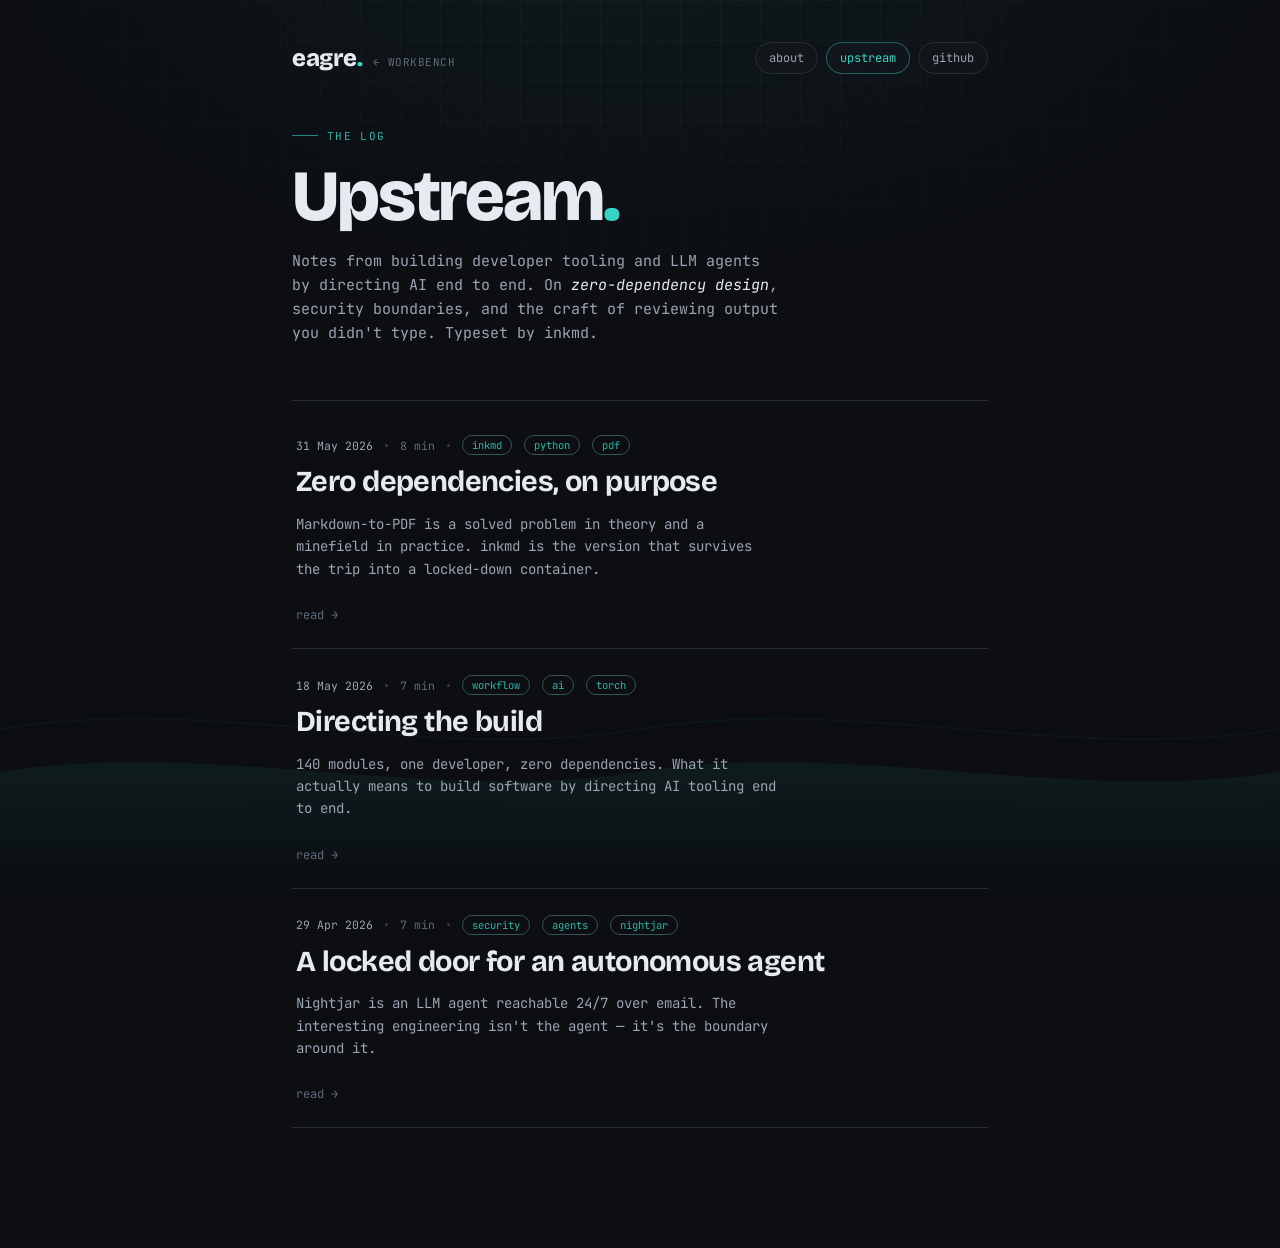
==== commit 7a20a4c7: "Blog build step Added a build step to the blog to make content readable non interactively." ====
--- a/blog/index.html
+++ b/blog/index.html
@@ -33,14 +33,7 @@
   <link rel="stylesheet" href="../mobile.css" />
 </head>
 <body class="up">
-  <!-- ============================================================
-       Machine-readable content layer.
-       Full text of every Upstream post, for search engines and AI
-       agents that do not run JavaScript (the live list below is drawn
-       by JS and invisible to them). Hidden from human visitors via the
-       `hidden` attribute. GENERATED FROM posts.js — when you add or
-       edit a post, regenerate this block so it stays truthful.
-       ============================================================ -->
+  <!-- SEO-BLOCK:START — generated from blog/posts.js by scripts/build-seo.js. Do not edit by hand; run `node scripts/build-seo.js` (or just push — the GitHub Action does it). -->
   <div id="seo-content" hidden>
     <p>Full text of the Upstream log — notes on building developer tooling and LLM agents by directing AI end to end, by Dylan Moir (Eagre).</p>
 
@@ -131,6 +124,7 @@
       <p>Nightjar isn't a demo that lives in a branch. It runs daily, in production, on my behalf — so the blast radius of getting this wrong is <em>my</em> inbox, <em>my</em> calendar, <em>my</em> accounts. An agent you leave running unattended is a system you're fully accountable for, which is why the boundary gets more rigour than the agent does. The clever part was never teaching it to act. It was making sure it can't — until I say so.</p>
     </article>
   </div>
+  <!-- SEO-BLOCK:END -->
 
   <div class="up-bg"></div>
   <svg class="up-tide" viewBox="0 0 1440 320" preserveAspectRatio="none" aria-hidden="true">
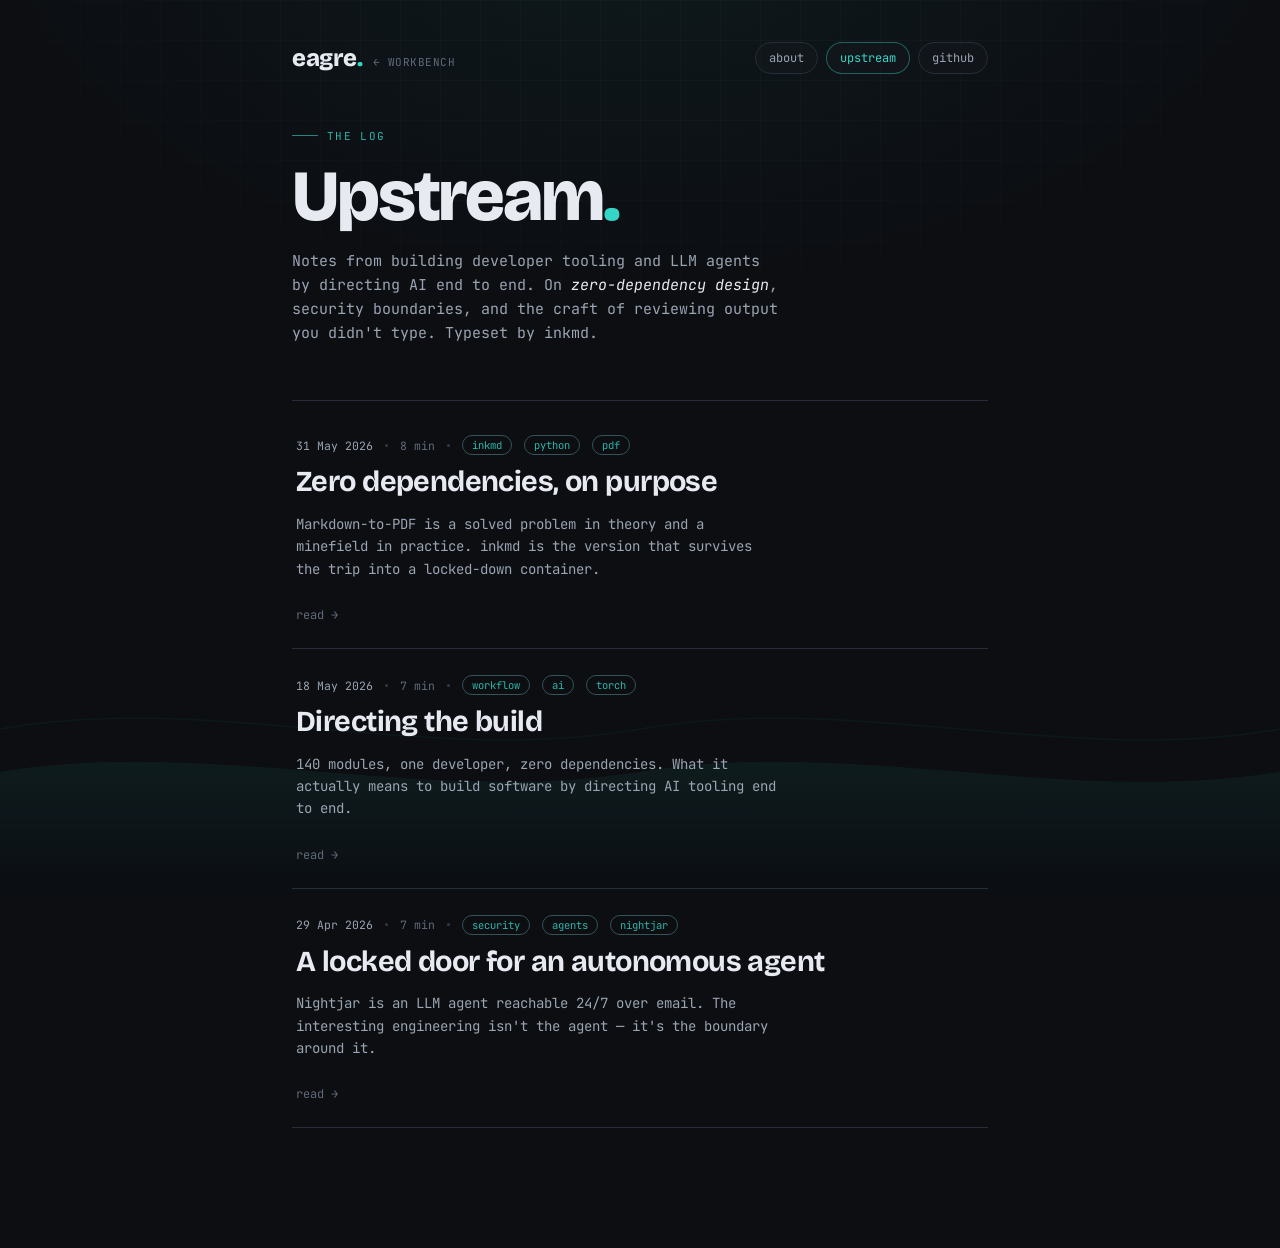
==== commit 8e61c9df: "Canonical alignment Adjustments to treat eagre.dev as the canonical domain, as well as blog posts se" ====
--- a/blog/index.html
+++ b/blog/index.html
@@ -5,7 +5,7 @@
   <meta name="viewport" content="width=device-width, initial-scale=1.0" />
   <title>Upstream — Eagre</title>
   <meta name="description" content="Upstream — the eagre log. Notes on architecting software, directing AI tooling, and shipping reviewed output, by Dylan Moir." />
-  <link rel="canonical" href="https://eagredev.github.io/blog/" />
+  <link rel="canonical" href="https://eagre.dev/blog/" />
 
   <!-- Favicons, web-app manifest, browser UI colour -->
   <link rel="icon" href="/favicon.ico" sizes="any" />
@@ -19,12 +19,12 @@
   <meta property="og:type" content="website" />
   <meta property="og:title" content="Upstream — the eagre log" />
   <meta property="og:description" content="Notes on architecting software, directing AI tooling, and shipping reviewed output, by Dylan Moir." />
-  <meta property="og:url" content="https://eagredev.github.io/blog/" />
-  <meta property="og:image" content="https://eagredev.github.io/preview.png" />
+  <meta property="og:url" content="https://eagre.dev/blog/" />
+  <meta property="og:image" content="https://eagre.dev/preview.png" />
   <meta name="twitter:card" content="summary_large_image" />
   <meta name="twitter:title" content="Upstream — the eagre log" />
   <meta name="twitter:description" content="Notes on architecting software, directing AI tooling, and shipping reviewed output, by Dylan Moir." />
-  <meta name="twitter:image" content="https://eagredev.github.io/preview.png" />
+  <meta name="twitter:image" content="https://eagre.dev/preview.png" />
   <link rel="preconnect" href="https://fonts.googleapis.com" />
   <link rel="preconnect" href="https://fonts.gstatic.com" crossorigin />
   <link href="https://fonts.googleapis.com/css2?family=Bricolage+Grotesque:opsz,wght@12..96,400..800&family=JetBrains+Mono:wght@400;500;600&display=swap" rel="stylesheet" />
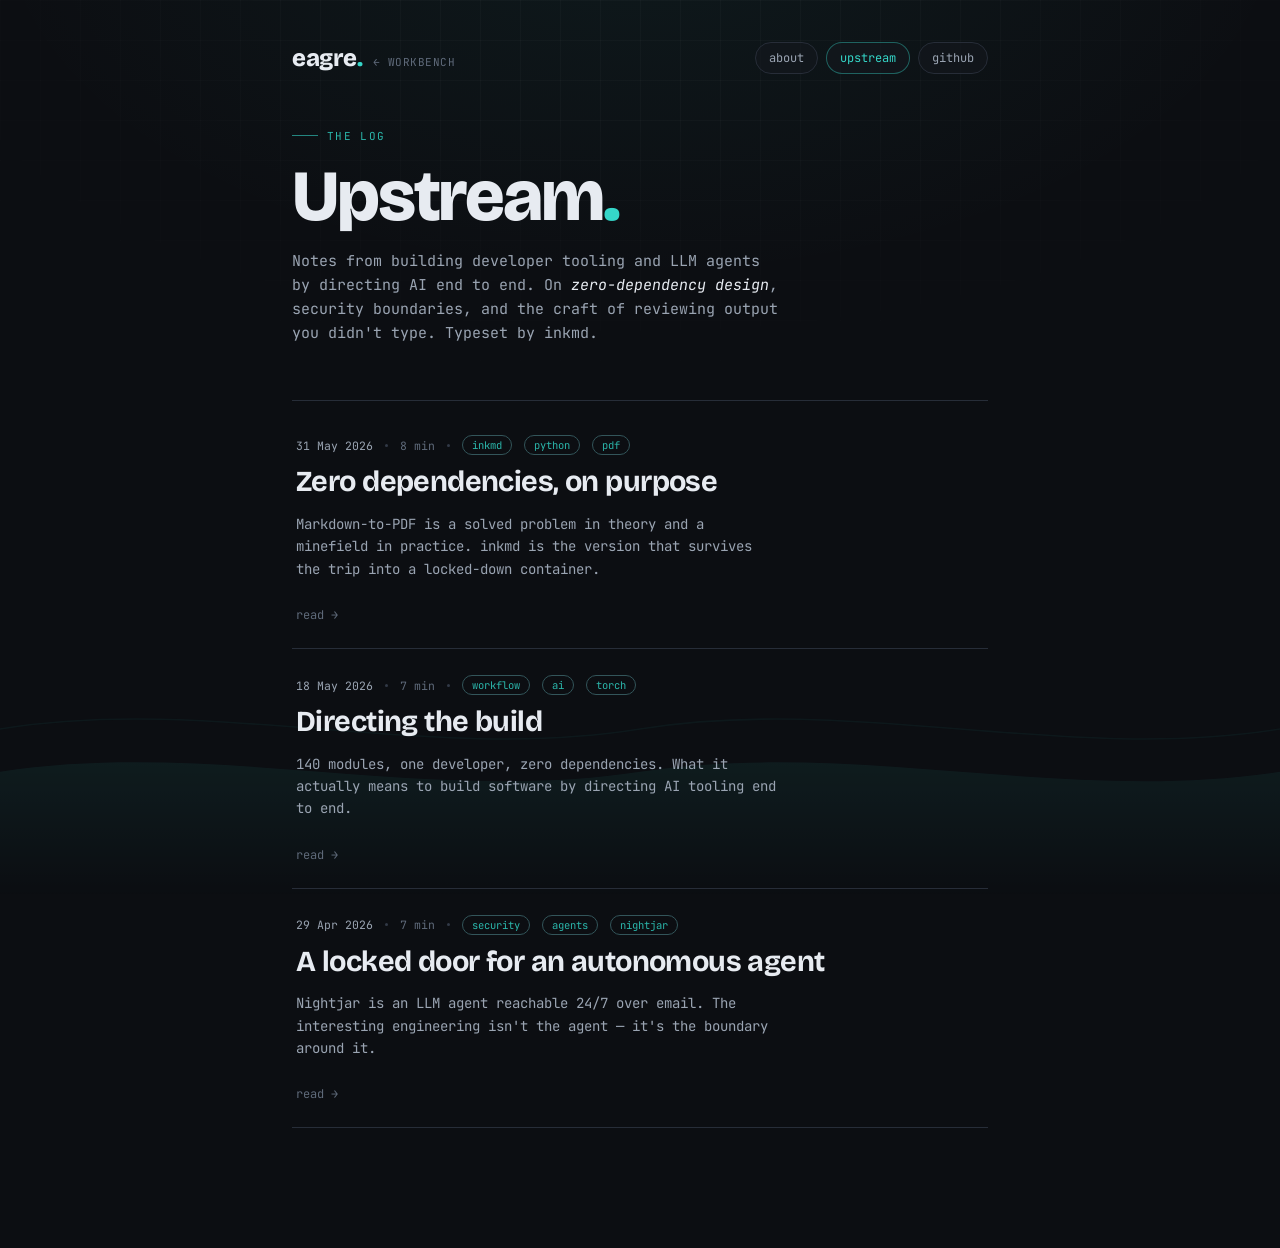
==== commit f248f172: "Cloudflare insights Added cloudflare insights functionality." ====
--- a/blog/index.html
+++ b/blog/index.html
@@ -31,6 +31,9 @@
   <link rel="stylesheet" href="../styles.css" />
   <link rel="stylesheet" href="../blog.css" />
   <link rel="stylesheet" href="../mobile.css" />
+  <!-- Cloudflare Web Analytics -->
+  <script defer src='https://static.cloudflareinsights.com/beacon.min.js' data-cf-beacon='{"token": "b30464820cbe477b8ce8a7f512cbda81"}'></script>
+  <!-- End Cloudflare Web Analytics -->
 </head>
 <body class="up">
   <!-- SEO-BLOCK:START — generated from blog/posts.js by scripts/build-seo.js. Do not edit by hand; run `node scripts/build-seo.js` (or just push — the GitHub Action does it). -->
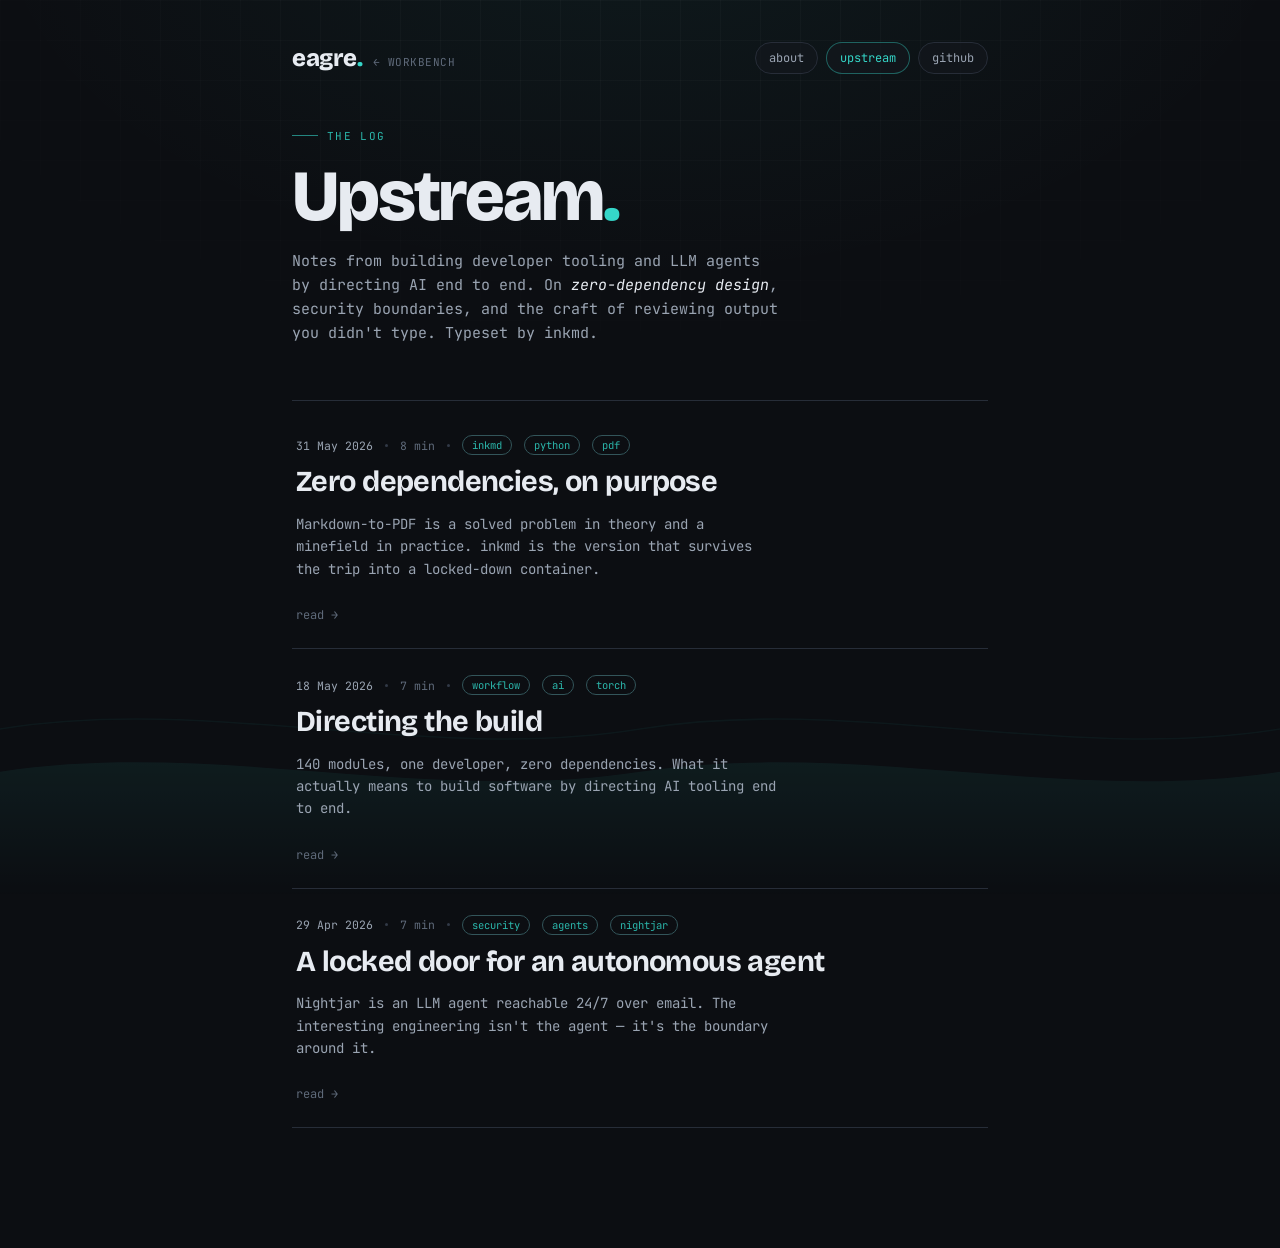
==== commit 1f5bb369: "chore: regenerate blog SEO block [skip ci]" ====
--- a/blog/index.html
+++ b/blog/index.html
@@ -65,10 +65,10 @@
       <p>The trick is that the advance widths are published in the standard AFM metrics, and inkmd emits them as real kerning via the PDF text operators. So line wrapping, page breaks, and paragraph flow are <em>identical</em> across systems — only the precise glyph outline inside each fixed-width box varies. Layout is deterministic even when rendering isn't. Color emoji are the one exception I bundle a font for: single glyphs, flags, skin tones, and family ZWJ sequences all render as colour, inline and in table cells, from Noto Color Emoji.</p>
       <h2>The numbers</h2>
       <p>Measured against <code>WeasyPrint + markdown</code> — the closest pure-Python alternative — on the same documents, on the same machine:</p>
-      <table><thead><tr><th style="text-align:left">Metric</th><th style="text-align:left">inkmd</th><th style="text-align:left">WeasyPrint</th><th style="text-align:left">Ratio</th></tr></thead><tbody><tr><td style="text-align:left">Install size</td><td style="text-align:left">10.5 MB</td><td style="text-align:left">74.6 MB</td><td style="text-align:left">7.1x smaller</td></tr><tr><td style="text-align:left">Cold render, ~1 page</td><td style="text-align:left">132 ms</td><td style="text-align:left">814 ms</td><td style="text-align:left">6.2x faster</td></tr><tr><td style="text-align:left">Cold render, ~11 pages</td><td style="text-align:left">174 ms</td><td style="text-align:left">1.40 s</td><td style="text-align:left">8.0x faster</td></tr><tr><td style="text-align:left">Peak memory, ~11 pages</td><td style="text-align:left">19 MB</td><td style="text-align:left">122 MB</td><td style="text-align:left">6.4x lower</td></tr></tbody></table>
-      <p>The full methodology and the benchmark script live in the repo, so you can reproduce it rather than trust me.</p>
+      <table><thead><tr><th style="text-align:left">Metric</th><th style="text-align:left">inkmd</th><th style="text-align:left">WeasyPrint</th><th style="text-align:left">Ratio</th></tr></thead><tbody><tr><td style="text-align:left">Cold render, ~1 page</td><td style="text-align:left">138 ms</td><td style="text-align:left">879 ms</td><td style="text-align:left">6.4x faster</td></tr><tr><td style="text-align:left">Cold render, ~11 pages</td><td style="text-align:left">227 ms</td><td style="text-align:left">1.64 s</td><td style="text-align:left">7.2x faster</td></tr><tr><td style="text-align:left">Install size</td><td style="text-align:left">22.2 MB</td><td style="text-align:left">74.6 MB</td><td style="text-align:left">3.4x smaller</td></tr><tr><td style="text-align:left">Peak memory, ~11 pages</td><td style="text-align:left">19 MB</td><td style="text-align:left">122 MB</td><td style="text-align:left">6.4x lower</td></tr></tbody></table>
+      <p>The full methodology and the benchmark script live in the repo, so you can reproduce it rather than trust me. (These numbers were re-measured after bundling Noto Color Emoji — which is why the install is bigger than it used to be. The real advantage was always 3.4x smaller, and zero system dependencies versus WeasyPrint's 350-550 MB of system packages.)</p>
       <h2>Where it loses</h2>
-      <p>I'm not going to pretend it wins everywhere. WeasyPrint compresses content streams, so for long documents its PDFs come out smaller. It supports full Unicode, page-splitting CSS, and a styling model inkmd has no intention of growing. Emoji are the exception that already renders (full colour, as above); for text scripts the base-14 fonts don't cover — CJK, Cyrillic — inkmd falls back to <code>?</code> until text-font embedding lands in a later release.</p>
+      <p>I'm not going to pretend it wins everywhere. WeasyPrint compresses content streams, so for long documents its PDFs come out smaller. It supports full Unicode, page-splitting CSS, and a styling model inkmd has no intention of growing. Emoji are the exception that already renders (full colour, as above); for text scripts the base-14 fonts don't cover — CJK, Cyrillic text — inkmd falls back to <code>?</code> until text-font embedding lands in a later release.</p>
       <p>The trade is deliberate, and the honest framing is "the right tool depends on your input and your environment." inkmd is the one for the environment where installing a 200MB browser isn't an option — the tool you'd write yourself over a free weekend if you refused to take that dependency, and then kept polishing until the kerning was right.</p>
     </article>
 
@@ -86,7 +86,7 @@
       <p>Take TORCH's compiler. "Build a bidirectional compiler" is not a work stream — it's a wish. But "parse this TorScript statement into this AST node," "lower that node back to the original source," "round-trip a fixture file and assert it's byte-stable" — those are streams. Each one is something a model can nail in a single focused pass. The NPC editor, the trainer editor, the encounter tables, the ROM build step: separate streams, separate contracts, assembled against an architecture that already had a slot for each of them.</p>
       <p>Get the decomposition right and the work almost schedules itself. Get it wrong and you spend the afternoon untangling output that technically satisfied a vague request and solved the wrong problem.</p>
       <h2>I review the output</h2>
-      <pre><code>inkmd: 788 tests across 33 files. Stdlib-only. Python 3.9+.</code></pre>
+      <pre><code>inkmd: 808 tests across 34 files, passing on CPython 3.9 through 3.13. Stdlib-only.</code></pre>
       <p>Tests are the contract a stream is held to, and they're the first reviewer — but not the last. I read what comes back. Not as a formality: the model is fast, tireless, and <em>occasionally confidently wrong</em>, and a passing test suite doesn't catch a design that's subtly the wrong shape. The only defence against confident wrongness is someone who understands the system well enough to see it. That's the job that doesn't get automated.</p>
       <blockquote><p>Directing AI well is not the absence of engineering. It's engineering with a faster, more literal pair of hands — and the same responsibility for the result.</p></blockquote>
       <h2>Why it's still engineering</h2>
--- a/mobile.css
+++ b/mobile.css
@@ -75,7 +75,20 @@
   .tor-run { flex: none; height: 230px; }
   .tor-pory { flex: none; min-height: 220px; max-height: 56vh; }
   .gba { min-height: 300px; }
-  .tor-ref { }
+
+  /* reference: the auto 1fr grid starves the description column on narrow
+     screens — stack each entry as code-over-description instead */
+  .tor-ref-grid { grid-template-columns: 1fr; gap: 0; }
+  .tor-ref-grid code {
+    white-space: normal;
+    overflow-wrap: anywhere;
+    margin-top: 10px;
+  }
+  .tor-ref-grid code:first-child { margin-top: 0; }
+  .tor-ref-grid span {
+    margin-bottom: 2px;
+    color: var(--text-dim);
+  }
 
   /* ---- Upstream (blog) + About: already column layouts, light polish ---- */
   .up-shell { padding: 18px 16px 90px; }
